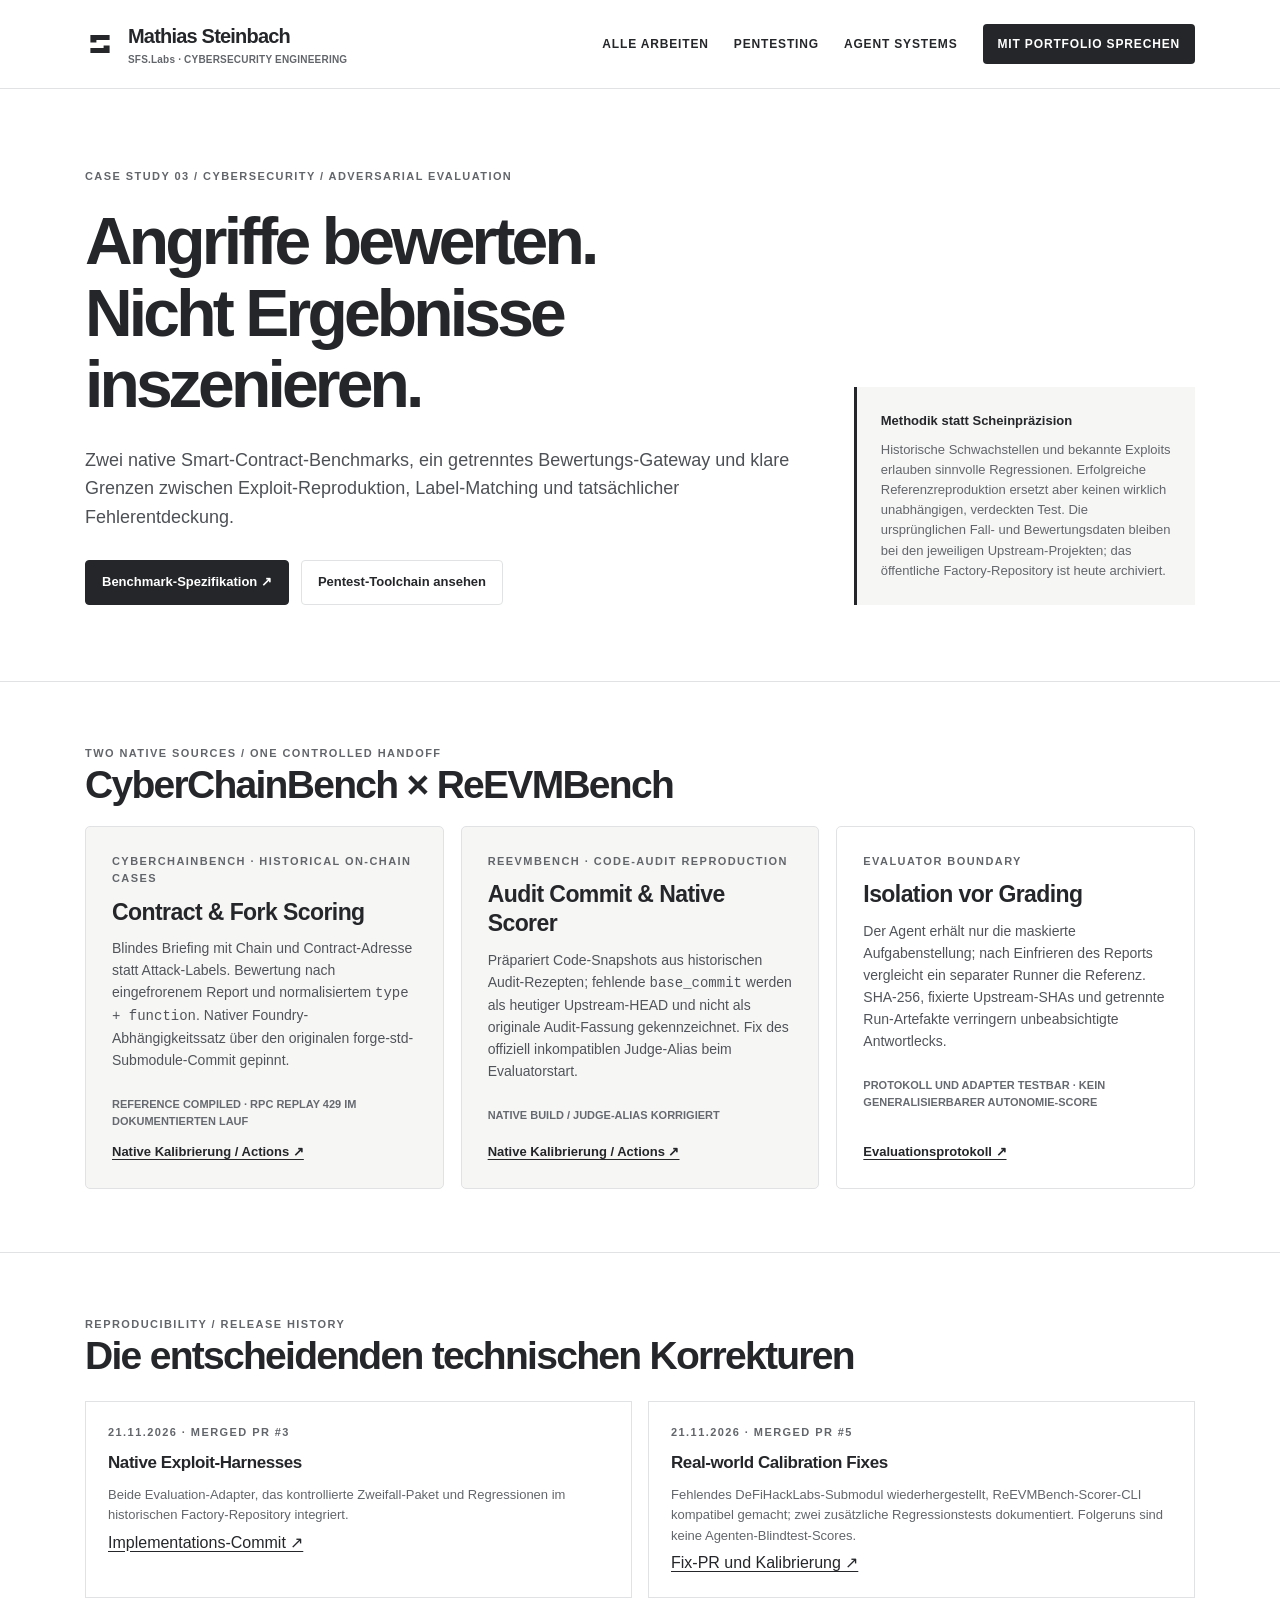
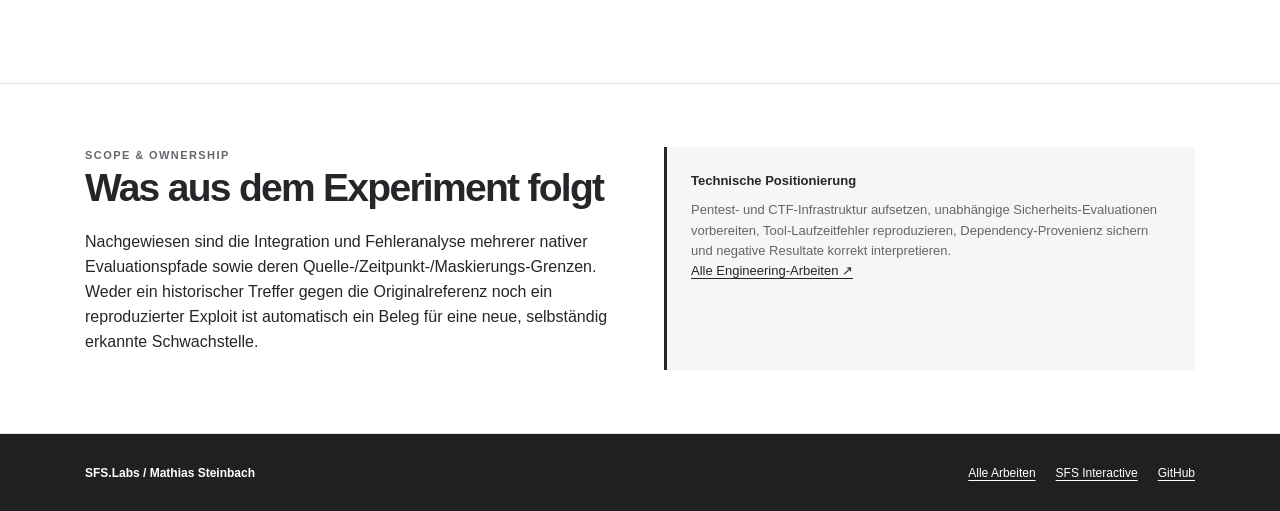
==== docs/adversarial-evaluation.html @ 28d126e8 "feat(portfolio): distinct CTF adversarial benchmark engineering case study with reproducibility boun" ====
<!doctype html>
<html lang="de"><head><meta charset="utf-8"><meta name="viewport" content="width=device-width,initial-scale=1"><meta name="theme-color" content="#fff"><meta name="description" content="CTF und Smart-Contract-Pentest-Evaluation: reproduzierbare Blindtest-Handoffs, native CyberChainBench- und ReEVMBench-Adapter, Scoring-Grenzen."><title>Adversarial Evaluation · CTF &amp; Pentesting | SFS.Labs</title><link rel="stylesheet" href="portfolio-evidence.css"></head>
<body><header class="site-header"><div class="wrap topbar"><a class="brand" href="recruiter.html"><svg viewBox="0 0 400 400" aria-hidden="true" width="30" height="30"><path d="M72 80H328V148H152V180H72Z M248 220H328V320H72V252H248Z" fill="currentColor"/></svg><span>Mathias Steinbach<small>SFS.Labs · CYBERSECURITY ENGINEERING</small></span></a><nav class="nav" aria-label="Hauptnavigation"><a href="work.html">ALLE ARBEITEN</a><a href="security-engineering.html">PENTESTING</a><a href="agent-systems.html">AGENT SYSTEMS</a><a class="nav-cta" href="interactive.html">MIT PORTFOLIO SPRECHEN</a></nav></div></header>
<main>
<section class="hero"><div class="wrap hero-grid"><div><div class="eyebrow">CASE STUDY 03 / CYBERSECURITY / ADVERSARIAL EVALUATION</div><h1>Angriffe bewerten.<br>Nicht Ergebnisse inszenieren.</h1><p class="lead">Zwei native Smart-Contract-Benchmarks, ein getrenntes Bewertungs-Gateway und klare Grenzen zwischen Exploit-Reproduktion, Label-Matching und tatsächlicher Fehlerentdeckung.</p><div class="inline-actions"><a class="button" href="https://github.com/SFS-Labs/ctf-skill-factory/blob/main/benchmarks/README.md">Benchmark-Spezifikation ↗</a><a class="button secondary" href="security-engineering.html">Pentest-Toolchain ansehen</a></div></div><aside class="notice"><strong>Methodik statt Scheinpräzision</strong><p>Historische Schwachstellen und bekannte Exploits erlauben sinnvolle Regressionen. Erfolgreiche Referenzreproduktion ersetzt aber keinen wirklich unabhängigen, verdeckten Test. Die ursprünglichen Fall- und Bewertungsdaten bleiben bei den jeweiligen Upstream-Projekten; das öffentliche Factory-Repository ist heute archiviert.</p></aside></div></section>
<section class="section"><div class="wrap"><div class="eyebrow">TWO NATIVE SOURCES / ONE CONTROLLED HANDOFF</div><h2>CyberChainBench × ReEVMBench</h2><div class="grid">
<article class="card featured"><div class="tag">CYBERCHAINBENCH · HISTORICAL ON-CHAIN CASES</div><h3>Contract &amp; Fork Scoring</h3><p>Blindes Briefing mit Chain und Contract-Adresse statt Attack-Labels. Bewertung nach eingefrorenem Report und normalisiertem <code>type + function</code>. Nativer Foundry-Abhängigkeitssatz über den originalen forge-std-Submodule-Commit gepinnt.</p><p class="status">REFERENCE COMPILED · RPC REPLAY 429 IM DOKUMENTIERTEN LAUF</p><a href="https://github.com/SFS-Labs/ctf-skill-factory/actions/runs/44935386019">Native Kalibrierung / Actions ↗</a></article>
<article class="card featured"><div class="tag">REEVMBENCH · CODE-AUDIT REPRODUCTION</div><h3>Audit Commit &amp; Native Scorer</h3><p>Präpariert Code-Snapshots aus historischen Audit-Rezepten; fehlende <code>base_commit</code> werden als heutiger Upstream-HEAD und nicht als originale Audit-Fassung gekennzeichnet. Fix des offiziell inkompatiblen Judge-Alias beim Evaluatorstart.</p><p class="status">NATIVE BUILD / JUDGE-ALIAS KORRIGIERT</p><a href="https://github.com/SFS-Labs/ctf-skill-factory/actions/runs/44934275124">Native Kalibrierung / Actions ↗</a></article>
<article class="card"><div class="tag">EVALUATOR BOUNDARY</div><h3>Isolation vor Grading</h3><p>Der Agent erhält nur die maskierte Aufgabenstellung; nach Einfrieren des Reports vergleicht ein separater Runner die Referenz. SHA-256, fixierte Upstream-SHAs und getrennte Run-Artefakte verringern unbeabsichtigte Antwortlecks.</p><p class="status">PROTOKOLL UND ADAPTER TESTBAR · KEIN GENERALISIERBARER AUTONOMIE-SCORE</p><a href="https://github.com/SFS-Labs/ctf-skill-factory/blob/main/benchmarks/README.md">Evaluationsprotokoll ↗</a></article>
</div></div></section>
<section class="section"><div class="wrap"><div class="eyebrow">REPRODUCIBILITY / RELEASE HISTORY</div><h2>Die entscheidenden technischen Korrekturen</h2><div class="checks"><article><div class="tag">21.11.2026 · MERGED PR #3</div><h3>Native Exploit-Harnesses</h3><p>Beide Evaluation-Adapter, das kontrollierte Zweifall-Paket und Regressionen im historischen Factory-Repository integriert.</p><a href="https://github.com/SFS-Labs/ctf-skill-factory/commit/5ee14a0da81a616b6eaa3f10559735ee5c1cfbe3">Implementations-Commit ↗</a></article><article><div class="tag">21.11.2026 · MERGED PR #5</div><h3>Real-world Calibration Fixes</h3><p>Fehlendes DeFiHackLabs-Submodul wiederhergestellt, ReEVMBench-Scorer-CLI kompatibel gemacht; zwei zusätzliche Regressionstests dokumentiert. Folgeruns sind keine Agenten-Blindtest-Scores.</p><a href="https://github.com/SFS-Labs/ctf-skill-factory/pull/5">Fix-PR und Kalibrierung ↗</a></article></div></div></section>
<section class="section"><div class="wrap dual"><div><div class="eyebrow">SCOPE &amp; OWNERSHIP</div><h2>Was aus dem Experiment folgt</h2><p>Nachgewiesen sind die Integration und Fehleranalyse mehrerer nativer Evaluationspfade sowie deren Quelle-/Zeitpunkt-/Maskierungs-Grenzen. Weder ein historischer Treffer gegen die Originalreferenz noch ein reproduzierter Exploit ist automatisch ein Beleg für eine neue, selbständig erkannte Schwachstelle.</p></div><aside class="notice"><strong>Technische Positionierung</strong><p>Pentest- und CTF-Infrastruktur aufsetzen, unabhängige Sicherheits-Evaluationen vorbereiten, Tool-Laufzeitfehler reproduzieren, Dependency-Provenienz sichern und negative Resultate korrekt interpretieren.</p><a href="work.html">Alle Engineering-Arbeiten ↗</a></aside></div></section>
</main><footer><div class="wrap footnav"><strong>SFS.Labs / Mathias Steinbach</strong><span><a href="work.html">Alle Arbeiten</a><a href="interactive.html">SFS Interactive</a><a href="https://github.com/SFS-Labs/ctf-skills">GitHub</a></span></div></footer></body></html>
---- docs/portfolio-evidence.css ----
:root{color-scheme:light;--paper:#fff;--ink:#242629;--soft:#f6f6f5;--muted:#62666b;--line:#e1e2e3;--deep:#1e2022}
*{box-sizing:border-box}
html{scroll-behavior:smooth}
body{margin:0;background:var(--paper);color:var(--ink);font:16px/1.57 Inter,-apple-system,BlinkMacSystemFont,"Segoe UI",Arial,sans-serif;-webkit-font-smoothing:antialiased}
a{color:inherit;text-underline-offset:3px}
a:hover{text-decoration-thickness:2px}
a:focus-visible,button:focus-visible{outline:3px solid #62666b;outline-offset:3px}
button{font:inherit;cursor:pointer}
.wrap{max-width:1170px;margin:0 auto;padding:0 30px}
.site-header{border-bottom:1px solid var(--line);background:#fff}
.topbar{min-height:88px;display:flex;justify-content:space-between;align-items:center;gap:24px}
.brand{display:flex;align-items:center;gap:13px;text-decoration:none;font-size:20px;font-weight:800;letter-spacing:-.04em}
.brand svg{height:30px;width:30px}
.brand small{display:block;color:var(--muted);font-size:10px;font-weight:550;letter-spacing:.02em;line-height:1.4}
.nav{display:flex;gap:25px;align-items:center;flex-wrap:wrap}
.nav a{text-decoration:none;font-size:12px;font-weight:700;letter-spacing:.07em}
.nav a[aria-current=page]{text-decoration:underline;text-decoration-thickness:2px;text-underline-offset:7px}
.nav .nav-cta{background:var(--ink);color:#fff;padding:11px 15px;border-radius:4px}
.eyebrow,.tag{font-size:11px;font-weight:800;text-transform:uppercase;letter-spacing:.13em;color:var(--muted)}
.hero{padding:79px 0 76px;border-bottom:1px solid var(--line)}
.hero-grid{display:grid;grid-template-columns:minmax(0,1.35fr) minmax(260px,.65fr);align-items:end;gap:60px}
h1,h2,h3,p{margin-top:0}
h1{font-weight:720;font-size:clamp(38px,5.6vw,66px);letter-spacing:-.058em;line-height:1.08;margin:21px 0 26px}
h2{font-weight:690;font-size:clamp(26px,3.3vw,39px);letter-spacing:-.044em;line-height:1.18;margin-bottom:18px}
h3{font-size:22px;letter-spacing:-.025em;line-height:1.25;margin:10px 0 12px}
.lead{font-size:18px;color:#4d5156;max-width:740px}
.notice{background:var(--soft);padding:24px;border-left:3px solid var(--ink);font-size:13px;line-height:1.55}
.notice p{margin:9px 0 0;color:var(--muted)}
.inline-actions{display:flex;gap:12px;flex-wrap:wrap;margin-top:29px}
.button{display:inline-flex;align-items:center;justify-content:center;min-height:45px;padding:11px 16px;border:1px solid var(--ink);border-radius:4px;background:var(--ink);color:#fff;text-decoration:none;font-weight:710;font-size:13px}
.button.secondary{background:#fff;color:var(--ink);border-color:var(--line)}
.stats{display:grid;grid-template-columns:repeat(3,minmax(0,1fr));gap:0;border:1px solid var(--line);margin-top:36px}
.metric{padding:22px 25px;border-right:1px solid var(--line)}
.metric:last-child{border-right:0}
.metric strong{display:block;font-size:28px;letter-spacing:-.045em}
.metric small{color:var(--muted);font-size:12px;display:block;line-height:1.5;margin-top:2px}
.section{padding:63px 0;border-bottom:1px solid var(--line)}
.section-head{display:flex;justify-content:space-between;align-items:end;gap:25px;margin-bottom:25px}
.section-head p{color:var(--muted);max-width:660px;margin-bottom:0}
.grid{display:grid;grid-template-columns:repeat(3,minmax(0,1fr));gap:17px}
.card{min-width:0;display:flex;flex-direction:column;border:1px solid var(--line);border-radius:5px;background:#fff;padding:26px}
.card.featured{background:var(--soft)}
.card p{font-size:14px;color:#50545a;line-height:1.57}
.card a{font-size:13px;font-weight:700;display:inline-block;margin-top:auto}
.card .status{font-size:11px;font-weight:710;color:#666a70;margin-top:10px}
.card .date{font-size:11px;color:var(--muted)}
.card h3{font-size:23px}
.dual{display:grid;grid-template-columns:1fr 1fr;gap:48px}
.proof{border-top:1px solid var(--line);padding:18px 0}
.proof h3{font-size:18px;margin:6px 0 7px}
.proof p{color:var(--muted);font-size:14px;margin-bottom:8px}
.proof a{font-size:13px;font-weight:680}
.flow{display:grid;grid-template-columns:repeat(4,minmax(0,1fr));gap:10px;padding:0;margin:26px 0;list-style:none}
.flow li{background:var(--soft);padding:18px;font-weight:700;font-size:13px;min-height:75px}
.flow li span{display:block;color:var(--muted);font-weight:550;font-size:11px;margin-top:7px}
.checks{display:grid;grid-template-columns:1fr 1fr;gap:16px;margin:22px 0}
.checks article{border:1px solid var(--line);padding:22px}
.checks h3{font-size:17px}
.checks p{color:var(--muted);font-size:13px;margin-bottom:4px}
.read-more{padding:40px 0 65px}
.read-more a{font-weight:750}
footer{background:var(--deep);color:white;padding:30px 0}
.footnav{display:flex;justify-content:space-between;gap:24px;flex-wrap:wrap;font-size:12px}
.footnav a{margin-left:20px;color:white}
.small{font-size:12px;color:var(--muted)}
.updated{font-size:11px;color:var(--muted);margin-top:30px}
@media(max-width:930px){.hero-grid{grid-template-columns:1fr;gap:26px}.grid{grid-template-columns:repeat(2,minmax(0,1fr))}.flow{grid-template-columns:repeat(2,1fr)}}
@media(max-width:640px){.wrap{padding:0 19px}.topbar{display:block;padding-top:17px;padding-bottom:17px}.nav{gap:15px;margin-top:15px}.nav a{font-size:10px}.nav .nav-cta{padding:9px}.hero{padding:43px 0 47px}.section{padding:41px 0}.lead{font-size:16px}.grid,.dual,.checks{grid-template-columns:1fr}.stats{grid-template-columns:1fr}.metric{border-right:0;border-bottom:1px solid var(--line)}.metric:last-child{border-bottom:0}.section-head{display:block}.flow{grid-template-columns:1fr 1fr}.flow li{padding:12px;font-size:12px;min-height:75px}.footnav a{margin:10px 14px 0 0}}
@media(prefers-reduced-motion:reduce){html{scroll-behavior:auto}}

.fresh-list{margin:12px 0 0;padding-left:17px;font-size:13px;line-height:1.7}.fresh-list li{margin:7px 0}.fresh-list span{color:var(--muted)}button.button:disabled{opacity:.55;cursor:progress}
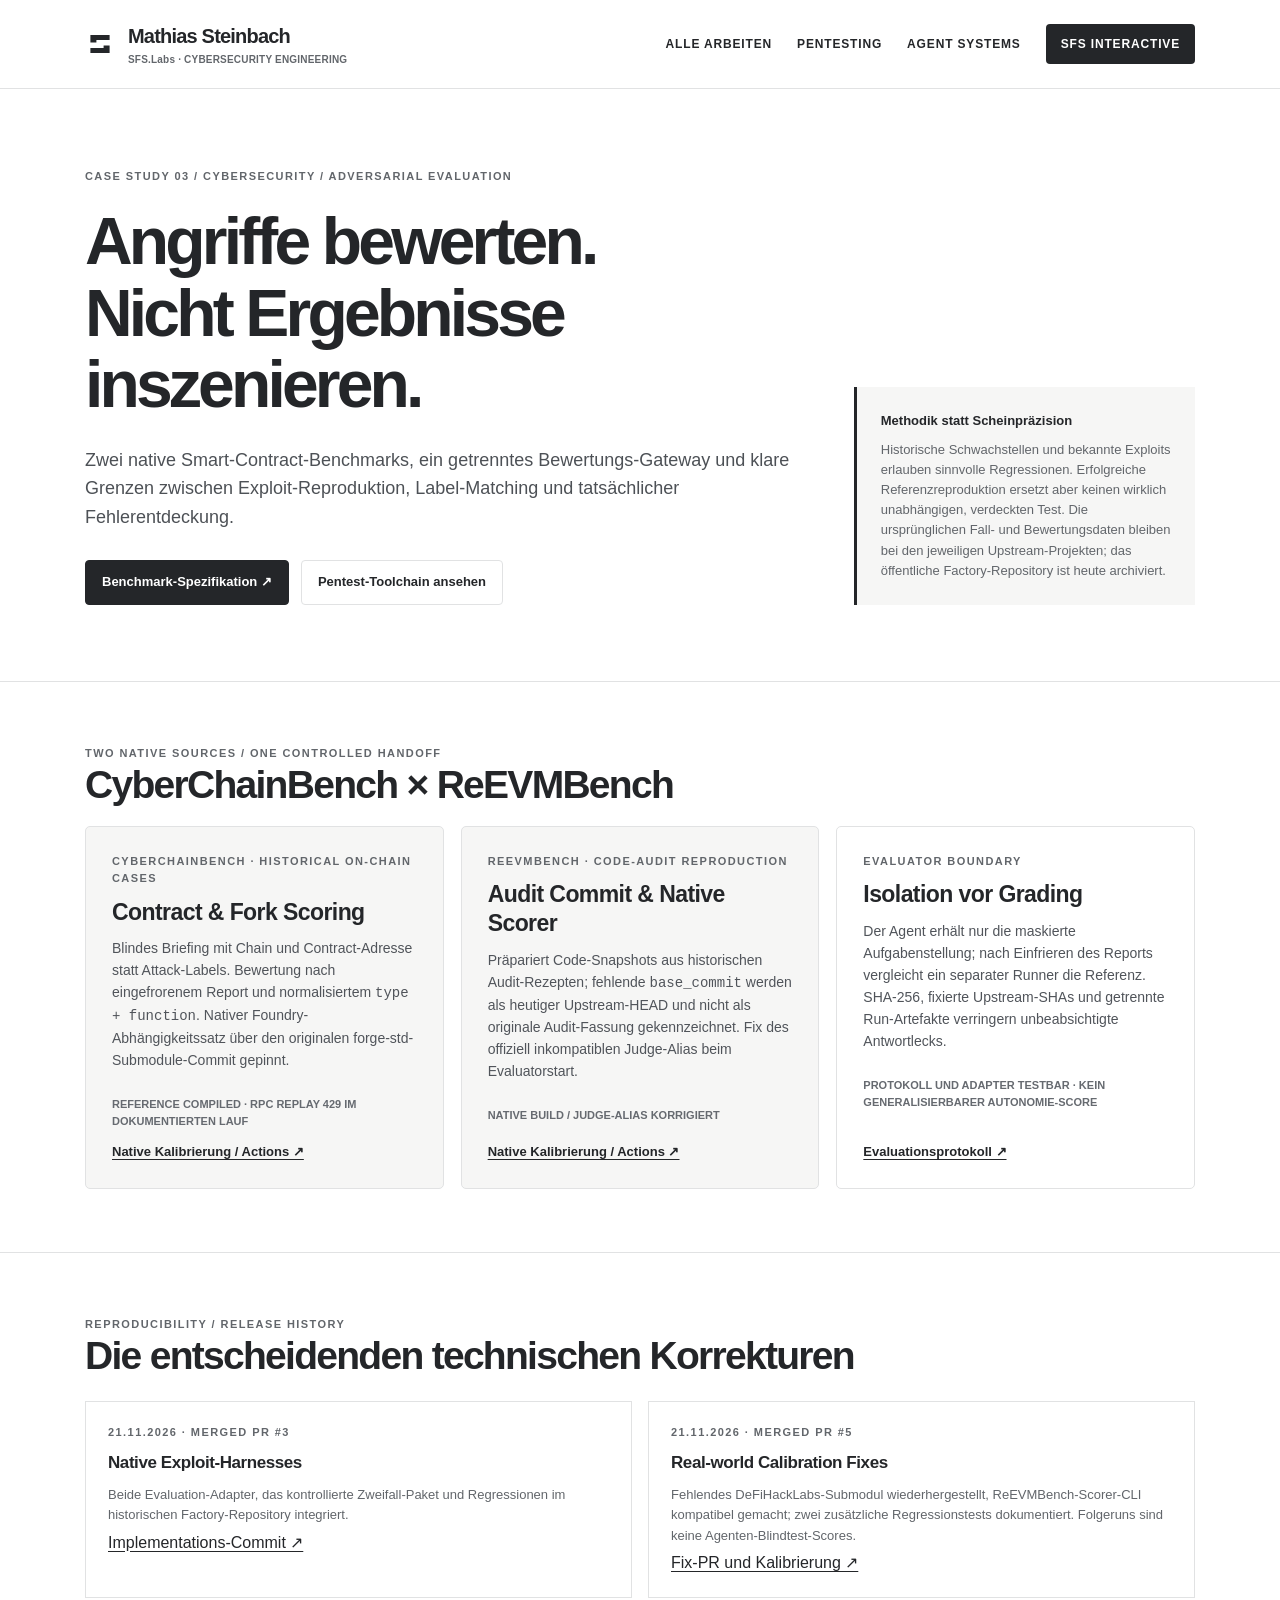
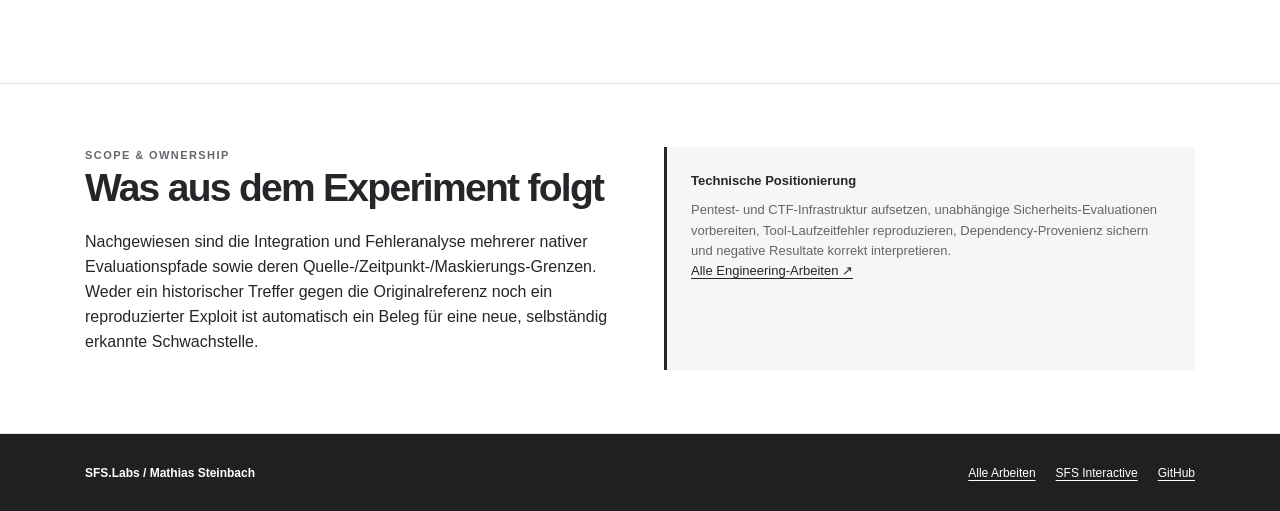
==== commit 829bd1fa: "fix(portfolio): align cross-page guide entry and responsive navigation" ====
--- a/docs/adversarial-evaluation.html
+++ b/docs/adversarial-evaluation.html
@@ -1,6 +1,6 @@
 <!doctype html>
 <html lang="de"><head><meta charset="utf-8"><meta name="viewport" content="width=device-width,initial-scale=1"><meta name="theme-color" content="#fff"><meta name="description" content="CTF und Smart-Contract-Pentest-Evaluation: reproduzierbare Blindtest-Handoffs, native CyberChainBench- und ReEVMBench-Adapter, Scoring-Grenzen."><title>Adversarial Evaluation · CTF &amp; Pentesting | SFS.Labs</title><link rel="stylesheet" href="portfolio-evidence.css"></head>
-<body><header class="site-header"><div class="wrap topbar"><a class="brand" href="recruiter.html"><svg viewBox="0 0 400 400" aria-hidden="true" width="30" height="30"><path d="M72 80H328V148H152V180H72Z M248 220H328V320H72V252H248Z" fill="currentColor"/></svg><span>Mathias Steinbach<small>SFS.Labs · CYBERSECURITY ENGINEERING</small></span></a><nav class="nav" aria-label="Hauptnavigation"><a href="work.html">ALLE ARBEITEN</a><a href="security-engineering.html">PENTESTING</a><a href="agent-systems.html">AGENT SYSTEMS</a><a class="nav-cta" href="interactive.html">MIT PORTFOLIO SPRECHEN</a></nav></div></header>
+<body><header class="site-header"><div class="wrap topbar"><a class="brand" href="recruiter.html"><svg viewBox="0 0 400 400" aria-hidden="true" width="30" height="30"><path d="M72 80H328V148H152V180H72Z M248 220H328V320H72V252H248Z" fill="currentColor"/></svg><span>Mathias Steinbach<small>SFS.Labs · CYBERSECURITY ENGINEERING</small></span></a><nav class="nav" aria-label="Hauptnavigation"><a href="work.html">ALLE ARBEITEN</a><a href="security-engineering.html">PENTESTING</a><a href="agent-systems.html">AGENT SYSTEMS</a><a class="nav-cta" href="interactive.html#launch-agent">SFS INTERACTIVE</a></nav></div></header>
 <main>
 <section class="hero"><div class="wrap hero-grid"><div><div class="eyebrow">CASE STUDY 03 / CYBERSECURITY / ADVERSARIAL EVALUATION</div><h1>Angriffe bewerten.<br>Nicht Ergebnisse inszenieren.</h1><p class="lead">Zwei native Smart-Contract-Benchmarks, ein getrenntes Bewertungs-Gateway und klare Grenzen zwischen Exploit-Reproduktion, Label-Matching und tatsächlicher Fehlerentdeckung.</p><div class="inline-actions"><a class="button" href="https://github.com/SFS-Labs/ctf-skill-factory/blob/main/benchmarks/README.md">Benchmark-Spezifikation ↗</a><a class="button secondary" href="security-engineering.html">Pentest-Toolchain ansehen</a></div></div><aside class="notice"><strong>Methodik statt Scheinpräzision</strong><p>Historische Schwachstellen und bekannte Exploits erlauben sinnvolle Regressionen. Erfolgreiche Referenzreproduktion ersetzt aber keinen wirklich unabhängigen, verdeckten Test. Die ursprünglichen Fall- und Bewertungsdaten bleiben bei den jeweiligen Upstream-Projekten; das öffentliche Factory-Repository ist heute archiviert.</p></aside></div></section>
 <section class="section"><div class="wrap"><div class="eyebrow">TWO NATIVE SOURCES / ONE CONTROLLED HANDOFF</div><h2>CyberChainBench × ReEVMBench</h2><div class="grid">
@@ -10,4 +10,4 @@
 </div></div></section>
 <section class="section"><div class="wrap"><div class="eyebrow">REPRODUCIBILITY / RELEASE HISTORY</div><h2>Die entscheidenden technischen Korrekturen</h2><div class="checks"><article><div class="tag">21.11.2026 · MERGED PR #3</div><h3>Native Exploit-Harnesses</h3><p>Beide Evaluation-Adapter, das kontrollierte Zweifall-Paket und Regressionen im historischen Factory-Repository integriert.</p><a href="https://github.com/SFS-Labs/ctf-skill-factory/commit/5ee14a0da81a616b6eaa3f10559735ee5c1cfbe3">Implementations-Commit ↗</a></article><article><div class="tag">21.11.2026 · MERGED PR #5</div><h3>Real-world Calibration Fixes</h3><p>Fehlendes DeFiHackLabs-Submodul wiederhergestellt, ReEVMBench-Scorer-CLI kompatibel gemacht; zwei zusätzliche Regressionstests dokumentiert. Folgeruns sind keine Agenten-Blindtest-Scores.</p><a href="https://github.com/SFS-Labs/ctf-skill-factory/pull/5">Fix-PR und Kalibrierung ↗</a></article></div></div></section>
 <section class="section"><div class="wrap dual"><div><div class="eyebrow">SCOPE &amp; OWNERSHIP</div><h2>Was aus dem Experiment folgt</h2><p>Nachgewiesen sind die Integration und Fehleranalyse mehrerer nativer Evaluationspfade sowie deren Quelle-/Zeitpunkt-/Maskierungs-Grenzen. Weder ein historischer Treffer gegen die Originalreferenz noch ein reproduzierter Exploit ist automatisch ein Beleg für eine neue, selbständig erkannte Schwachstelle.</p></div><aside class="notice"><strong>Technische Positionierung</strong><p>Pentest- und CTF-Infrastruktur aufsetzen, unabhängige Sicherheits-Evaluationen vorbereiten, Tool-Laufzeitfehler reproduzieren, Dependency-Provenienz sichern und negative Resultate korrekt interpretieren.</p><a href="work.html">Alle Engineering-Arbeiten ↗</a></aside></div></section>
-</main><footer><div class="wrap footnav"><strong>SFS.Labs / Mathias Steinbach</strong><span><a href="work.html">Alle Arbeiten</a><a href="interactive.html">SFS Interactive</a><a href="https://github.com/SFS-Labs/ctf-skills">GitHub</a></span></div></footer></body></html>+</main><footer><div class="wrap footnav"><strong>SFS.Labs / Mathias Steinbach</strong><span><a href="work.html">Alle Arbeiten</a><a href="interactive.html#launch-agent">SFS Interactive</a><a href="https://github.com/SFS-Labs/ctf-skills">GitHub</a></span></div></footer></body></html>
